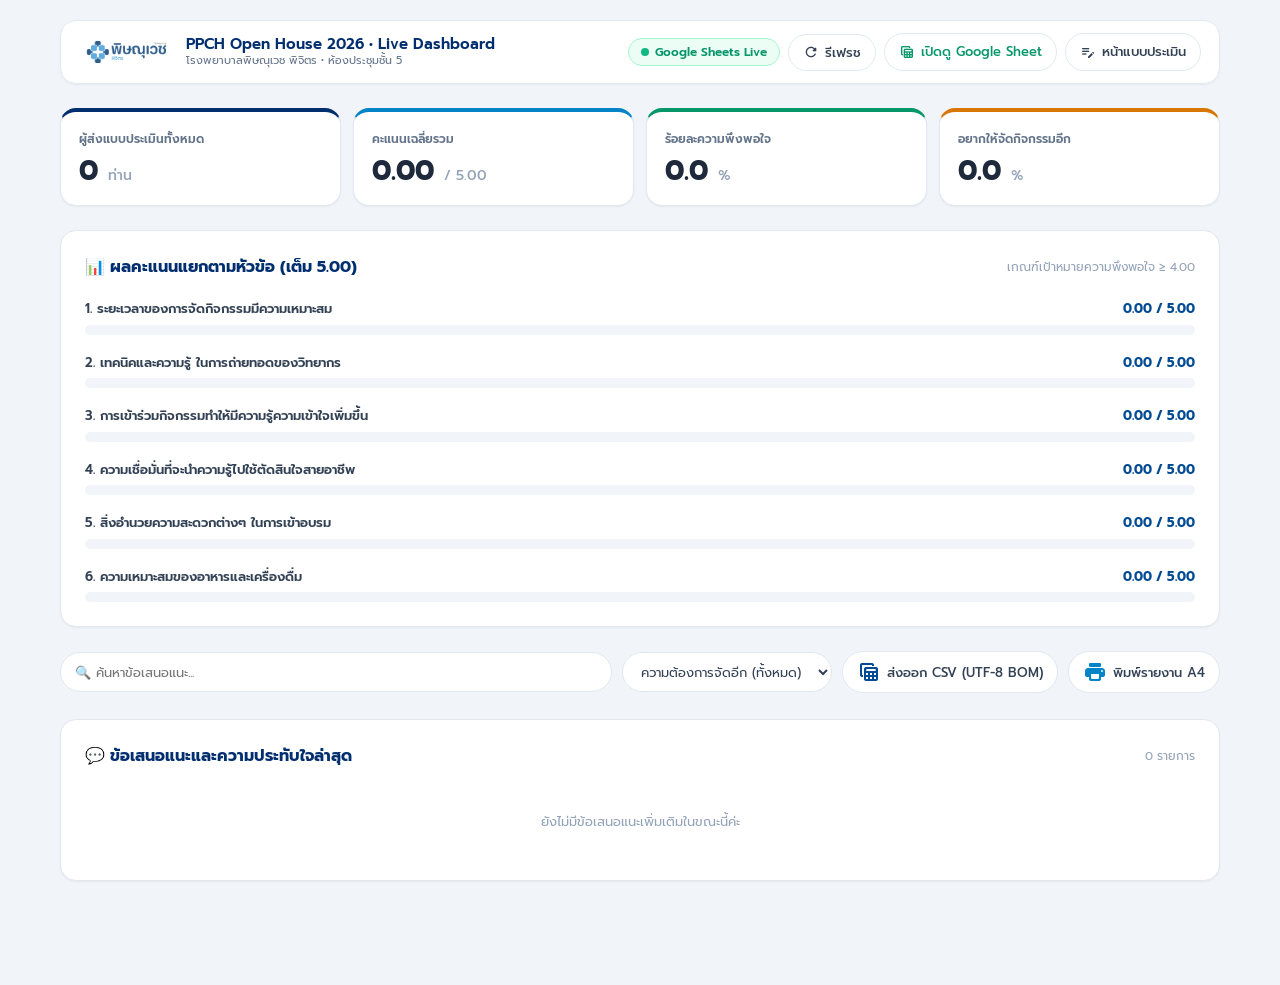
==== dashboard.html @ 2556f997 "feat: separate dashboard to dashboard.html, remove header image and add logo loading overlay" ====
<!DOCTYPE html>
<html lang="th">
<head>
  <meta charset="UTF-8">
  <meta name="viewport" content="width=device-width, initial-scale=1.0">
  <title>แดชบอร์ดสรุปผลประเมิน | PPCH Open House 2026</title>
  
  <!-- Hospital Typography & Icons -->
  <link rel="preconnect" href="https://fonts.googleapis.com">
  <link rel="preconnect" href="https://fonts.gstatic.com" crossorigin>
  <link href="https://fonts.googleapis.com/css2?family=Prompt:wght@300;400;500;600;700&display=swap" rel="stylesheet">
  <link href="https://fonts.googleapis.com/icon?family=Material+Icons+Round" rel="stylesheet">

  <link rel="stylesheet" href="css/style.css">
  <style>
    body {
      background-color: #f1f5f9;
    }
    .dashboard-container {
      max-width: 1200px;
      margin: 0 auto;
      padding: 20px 20px 80px 20px;
    }
    .live-badge {
      display: inline-flex;
      align-items: center;
      gap: 6px;
      padding: 4px 12px;
      border-radius: 999px;
      background: #ecfdf5;
      color: #059669;
      font-size: 12px;
      font-weight: 600;
      border: 1px solid #a7f3d0;
    }
    .live-dot {
      width: 8px;
      height: 8px;
      border-radius: 50%;
      background: #10b981;
      animation: pulseGreen 1.5s infinite;
    }
    @keyframes pulseGreen {
      0%, 100% { opacity: 1; transform: scale(1); }
      50% { opacity: 0.4; transform: scale(0.8); }
    }
  </style>
</head>
<body>

  <!-- Floating Toast Notification -->
  <div id="toast" class="toast-msg">
    <span class="material-icons-round" style="font-size:18px;">info</span>
    <span id="toastText">แจ้งเตือน</span>
  </div>

  <div class="dashboard-container">

    <!-- Top Navigation Header -->
    <header class="top-nav" style="margin-bottom: 24px;">
      <div class="brand-wrapper">
        <img src="assets/logo.png" alt="PPCH Logo" class="brand-logo" onerror="this.style.display='none'">
        <div class="brand-info">
          <h1>PPCH Open House 2026 • Live Dashboard</h1>
          <p>โรงพยาบาลพิษณุเวช พิจิตร • ห้องประชุมชั้น 5</p>
        </div>
      </div>
      <div class="nav-actions">
        <span class="live-badge">
          <span class="live-dot"></span>
          <span>Google Sheets Live</span>
        </span>
        <button id="refreshDataBtn" class="btn-icon-nav" title="รีเฟรชข้อมูล">
          <span class="material-icons-round" style="font-size:16px;">refresh</span>
          <span>รีเฟรช</span>
        </button>
        <a href="https://docs.google.com/spreadsheets/d/1l6c1HyJ0hQaY7SK_DHkkdzEJ-33AClB0wW2tOCFCwLM/edit?gid=0#gid=0" target="_blank" class="btn-icon-nav" style="text-decoration:none; color:var(--ppch-emerald);">
          <span class="material-icons-round" style="font-size:16px;">table_view</span>
          <span>เปิดดู Google Sheet</span>
        </a>
        <a href="index.html" class="btn-icon-nav" style="text-decoration:none;">
          <span class="material-icons-round" style="font-size:16px;">edit_note</span>
          <span>หน้าแบบประเมิน</span>
        </a>
      </div>
    </header>

    <!-- Realtime KPI Metric Cards -->
    <div class="kpi-grid">
      <div class="kpi-card accent-navy">
        <div class="kpi-label">ผู้ส่งแบบประเมินทั้งหมด</div>
        <div>
          <span class="kpi-value" id="kpiTotalResponses">0</span>
          <span class="kpi-unit">ท่าน</span>
        </div>
      </div>

      <div class="kpi-card accent-sky">
        <div class="kpi-label">คะแนนเฉลี่ยรวม</div>
        <div>
          <span class="kpi-value" id="kpiGrandAvg">0.00</span>
          <span class="kpi-unit">/ 5.00</span>
        </div>
      </div>

      <div class="kpi-card accent-emerald">
        <div class="kpi-label">ร้อยละความพึงพอใจ</div>
        <div>
          <span class="kpi-value" id="kpiGrandPct">0.0</span>
          <span class="kpi-unit">%</span>
        </div>
      </div>

      <div class="kpi-card accent-amber">
        <div class="kpi-label">อยากให้จัดกิจกรรมอีก</div>
        <div>
          <span class="kpi-value" id="kpiWantAgainPct">0.0</span>
          <span class="kpi-unit">%</span>
        </div>
      </div>
    </div>

    <!-- Dimension Breakdown -->
    <div class="breakdown-card">
      <div class="breakdown-header">
        <div class="breakdown-title">📊 ผลคะแนนแยกตามหัวข้อ (เต็ม 5.00)</div>
        <span style="font-size:12px; color:var(--ppch-slate-400);">เกณฑ์เป้าหมายความพึงพอใจ ≥ 4.00</span>
      </div>

      <!-- ข้อ 1 -->
      <div class="dimension-item">
        <div class="dimension-label-row">
          <span>1. ระยะเวลาของการจัดกิจกรรมมีความเหมาะสม</span>
          <span class="dimension-score-val" id="score_dim_time">0.00 / 5.00</span>
        </div>
        <div class="progress-track">
          <div class="progress-fill" id="bar_dim_time" style="width: 0%;"></div>
        </div>
      </div>

      <!-- ข้อ 2 -->
      <div class="dimension-item">
        <div class="dimension-label-row">
          <span>2. เทคนิคและความรู้ ในการถ่ายทอดของวิทยากร</span>
          <span class="dimension-score-val" id="score_dim_speakers">0.00 / 5.00</span>
        </div>
        <div class="progress-track">
          <div class="progress-fill" id="bar_dim_speakers" style="width: 0%;"></div>
        </div>
      </div>

      <!-- ข้อ 3 -->
      <div class="dimension-item">
        <div class="dimension-label-row">
          <span>3. การเข้าร่วมกิจกรรมทำให้มีความรู้ความเข้าใจเพิ่มขึ้น</span>
          <span class="dimension-score-val" id="score_dim_knowledge">0.00 / 5.00</span>
        </div>
        <div class="progress-track">
          <div class="progress-fill" id="bar_dim_knowledge" style="width: 0%;"></div>
        </div>
      </div>

      <!-- ข้อ 4 -->
      <div class="dimension-item">
        <div class="dimension-label-row">
          <span>4. ความเชื่อมั่นที่จะนำความรู้ไปใช้ตัดสินใจสายอาชีพ</span>
          <span class="dimension-score-val" id="score_dim_career">0.00 / 5.00</span>
        </div>
        <div class="progress-track">
          <div class="progress-fill" id="bar_dim_career" style="width: 0%;"></div>
        </div>
      </div>

      <!-- ข้อ 5 -->
      <div class="dimension-item">
        <div class="dimension-label-row">
          <span>5. สิ่งอำนวยความสะดวกต่างๆ ในการเข้าอบรม</span>
          <span class="dimension-score-val" id="score_dim_facilities">0.00 / 5.00</span>
        </div>
        <div class="progress-track">
          <div class="progress-fill" id="bar_dim_facilities" style="width: 0%;"></div>
        </div>
      </div>

      <!-- ข้อ 6 -->
      <div class="dimension-item">
        <div class="dimension-label-row">
          <span>6. ความเหมาะสมของอาหารและเครื่องดื่ม</span>
          <span class="dimension-score-val" id="score_dim_food">0.00 / 5.00</span>
        </div>
        <div class="progress-track">
          <div class="progress-fill" id="bar_dim_food" style="width: 0%;"></div>
        </div>
      </div>

    </div>

    <!-- Filter Toolbar -->
    <div class="streamlined-toolbar" style="margin-bottom: 20px;">
      <input type="text" id="feedbackSearchInput" class="filter-input" placeholder="🔍 ค้นหาข้อเสนอแนะ...">
      <select id="wantFilterSelect" class="filter-select">
        <option value="all">ความต้องการจัดอีก (ทั้งหมด)</option>
        <option value="อยาก">อยากให้จัดอีก</option>
        <option value="ไม่อยาก">ไม่อยากให้จัดอีก</option>
      </select>
      <button type="button" id="btnExportCsv" class="btn-icon-nav" style="flex-shrink:0;">
        <span class="material-icons-round" style="color:var(--ppch-blue);">table_view</span>
        <span>ส่งออก CSV (UTF-8 BOM)</span>
      </button>
      <button type="button" id="btnPrintReport" class="btn-icon-nav" style="flex-shrink:0;">
        <span class="material-icons-round" style="color:var(--ppch-sky);">print</span>
        <span>พิมพ์รายงาน A4</span>
      </button>
    </div>

    <!-- Feedback Feed -->
    <div class="feedback-card">
      <div class="breakdown-header">
        <div class="breakdown-title">💬 ข้อเสนอแนะและความประทับใจล่าสุด</div>
        <span id="feedbackCountBadge" style="font-size:12px; color:var(--ppch-slate-400);">0 รายการ</span>
      </div>
      <div class="feedback-list" id="feedbackListContainer">
        <div style="text-align:center; padding:24px; color:var(--ppch-slate-400); font-size:13px;">
          กำลังโหลดข้อมูลจาก Google Sheet...
        </div>
      </div>
    </div>

  </div>

  <!-- Scripts -->
  <script src="js/supabase-client.js"></script>
  <script>
    (function () {
      'use strict';

      var kpiTotalResponses = document.getElementById('kpiTotalResponses');
      var kpiGrandAvg = document.getElementById('kpiGrandAvg');
      var kpiGrandPct = document.getElementById('kpiGrandPct');
      var kpiWantAgainPct = document.getElementById('kpiWantAgainPct');
      var refreshDataBtn = document.getElementById('refreshDataBtn');
      var feedbackListContainer = document.getElementById('feedbackListContainer');
      var feedbackCountBadge = document.getElementById('feedbackCountBadge');
      var feedbackSearchInput = document.getElementById('feedbackSearchInput');
      var wantFilterSelect = document.getElementById('wantFilterSelect');
      var btnExportCsv = document.getElementById('btnExportCsv');
      var btnPrintReport = document.getElementById('btnPrintReport');
      var toast = document.getElementById('toast');
      var toastText = document.getElementById('toastText');

      var cachedRecords = [];

      function showToast(msg, duration) {
        if (!toast) return;
        toastText.textContent = msg;
        toast.style.display = 'inline-flex';
        clearTimeout(toast._timer);
        toast._timer = setTimeout(function () {
          toast.style.display = 'none';
        }, duration || 3000);
      }

      async function loadData(manualClick) {
        if (refreshDataBtn && manualClick) {
          refreshDataBtn.classList.add('active');
        }

        try {
          var metrics = await window.PPCH_API.fetchSummaryData();
          cachedRecords = metrics.records || [];

          kpiTotalResponses.textContent = (metrics.total || 0).toLocaleString();
          kpiGrandAvg.textContent = (metrics.grandAvg || 0).toFixed(2);
          kpiGrandPct.textContent = (metrics.grandPct || 0).toFixed(1);
          kpiWantAgainPct.textContent = (metrics.wantAgainPct || 0).toFixed(1);

          var dim = metrics.dimensionAvgs || {};
          updateBar('time', dim.time || 0);
          updateBar('speakers', dim.speakers || 0);
          updateBar('knowledge', dim.knowledge || 0);
          updateBar('career', dim.career || 0);
          updateBar('facilities', dim.facilities || 0);
          updateBar('food', dim.food || 0);

          renderFeed();

          if (manualClick) {
            showToast('อัปเดตข้อมูลจาก Google Sheet เรียบร้อยแล้วค่ะ (' + (metrics.total || 0) + ' รายการ)', 2500);
          }
        } catch (e) {
          console.warn('Dashboard error:', e);
        } finally {
          if (refreshDataBtn && manualClick) {
            refreshDataBtn.classList.remove('active');
          }
        }
      }

      function updateBar(key, score) {
        var scoreElem = document.getElementById('score_dim_' + key);
        var barElem = document.getElementById('bar_dim_' + key);
        if (scoreElem) {
          scoreElem.textContent = Number(score || 0).toFixed(2) + ' / 5.00';
        }
        if (barElem) {
          var pct = Math.min(100, Math.max(0, (score / 5.0) * 100));
          barElem.style.width = pct + '%';
        }
      }

      function renderFeed() {
        if (!feedbackListContainer) return;

        var query = feedbackSearchInput ? feedbackSearchInput.value.toLowerCase().trim() : '';
        var wantFilter = wantFilterSelect ? wantFilterSelect.value : 'all';

        var filtered = cachedRecords.filter(function (r) {
          if (query) {
            var matchSuggest = (r.suggestions || '').toLowerCase().indexOf(query) !== -1;
            if (!matchSuggest) return false;
          }
          if (wantFilter !== 'all' && (r.want_again || 'อยาก') !== wantFilter) {
            return false;
          }
          return true;
        });

        feedbackCountBadge.textContent = filtered.length + ' รายการ';

        if (filtered.length === 0) {
          feedbackListContainer.innerHTML = '<div style="text-align:center; padding:24px; color:var(--ppch-slate-400); font-size:13px;">ยังไม่มีข้อเสนอแนะเพิ่มเติมในขณะนี้ค่ะ</div>';
          return;
        }

        var html = '';
        filtered.forEach(function (r) {
          var suggestText = r.suggestions && r.suggestions.trim() && r.suggestions !== '-' 
            ? r.suggestions 
            : '<em style="color:var(--ppch-slate-400); font-style:italic;">(ไม่มีข้อเสนอแนะเพิ่มเติม)</em>';
          var timeStr = r.created_at ? new Date(r.created_at).toLocaleString('th-TH') : '';
          var wantBadge = r.want_again === 'อยาก' 
            ? '<span style="color:var(--ppch-emerald); font-weight:600;">✓ อยากให้จัดอีก</span>' 
            : '<span style="color:var(--ppch-slate-500);">✕ ไม่อยากให้จัด</span>';

          html += '<div class="feedback-bubble">' +
            '<div class="feedback-meta">' +
              '<span>ลำดับที่ ' + (r.id || '-') + '</span>' +
              (timeStr ? '<span>• ' + timeStr + '</span>' : '') +
              '<span>• ' + wantBadge + '</span>' +
            '</div>' +
            '<div>' + suggestText + '</div>' +
          '</div>';
        });

        feedbackListContainer.innerHTML = html;
      }

      if (refreshDataBtn) {
        refreshDataBtn.addEventListener('click', function () { loadData(true); });
      }
      if (feedbackSearchInput) {
        feedbackSearchInput.addEventListener('input', renderFeed);
      }
      if (wantFilterSelect) {
        wantFilterSelect.addEventListener('change', renderFeed);
      }
      if (btnExportCsv) {
        btnExportCsv.addEventListener('click', function () {
          window.PPCH_API.exportToCsv(cachedRecords, 'PPCH_OpenHouse_2026_Evaluation_' + new Date().toISOString().slice(0, 10) + '.csv');
        });
      }
      if (btnPrintReport) {
        btnPrintReport.addEventListener('click', function () {
          window.print();
        });
      }

      // Initial load
      loadData(false);

      // Auto-refresh every 15 seconds
      setInterval(function () {
        loadData(false);
      }, 15000);

    })();
  </script>
</body>
</html>
---- css/style.css ----
/* ==============================================================================
   PPCH Open House 2026 - Satisfaction Evaluation Web App Stylesheet
   Designed for Hospital Elegance, Tactile Mobile UX & Strict Design Guidelines
   ============================================================================== */

:root {
  --ppch-navy: #002e6e;
  --ppch-blue: #004b93;
  --ppch-blue-light: #e0f2fe;
  --ppch-sky: #0284c7;
  --ppch-cyan: #06b6d4;
  --ppch-emerald: #059669;
  --ppch-emerald-light: #d1fae5;
  --ppch-amber: #d97706;
  --ppch-rose: #e11d48;
  --ppch-slate-50: #f8fafc;
  --ppch-slate-100: #f1f5f9;
  --ppch-slate-200: #e2e8f0;
  --ppch-slate-300: #cbd5e1;
  --ppch-slate-400: #94a3b8;
  --ppch-slate-500: #64748b;
  --ppch-slate-700: #334155;
  --ppch-slate-800: #1e293b;
  --ppch-slate-900: #0f172a;

  --shadow-sm: 0 1px 2px 0 rgb(0 0 0 / 0.05);
  --shadow-md: 0 4px 6px -1px rgb(0 0 0 / 0.08), 0 2px 4px -2px rgb(0 0 0 / 0.05);
  --shadow-lg: 0 10px 15px -3px rgb(0 0 0 / 0.08), 0 4px 6px -4px rgb(0 0 0 / 0.04);
  --shadow-xl: 0 20px 25px -5px rgb(0 0 0 / 0.1), 0 8px 10px -6px rgb(0 0 0 / 0.06);

  --radius-md: 12px;
  --radius-lg: 16px;
  --radius-xl: 24px;
}

*, *::before, *::after {
  box-sizing: border-box;
  margin: 0;
  padding: 0;
}

body {
  font-family: 'Prompt', -apple-system, BlinkMacSystemFont, 'Segoe UI', Roboto, sans-serif;
  background-color: var(--ppch-slate-50);
  color: var(--ppch-slate-800);
  line-height: 1.5;
  -webkit-font-smoothing: antialiased;
  -webkit-tap-highlight-color: transparent;
  min-height: 100vh;
}

/* ==================== APP CONTAINER & TOP NAVIGATION ==================== */
.app-container {
  max-width: 720px;
  margin: 0 auto;
  padding: 16px 16px 80px 16px;
}

.widescreen-mode {
  max-width: 1200px;
}

/* Top Navigation Bar */
.top-nav {
  display: flex;
  align-items: center;
  justify-content: space-between;
  padding: 12px 18px;
  background: rgba(255, 255, 255, 0.95);
  backdrop-filter: blur(12px);
  border-radius: var(--radius-lg);
  border: 1px solid var(--ppch-slate-200);
  box-shadow: var(--shadow-sm);
  margin-bottom: 20px;
  position: sticky;
  top: 12px;
  z-index: 50;
}

.brand-wrapper {
  display: flex;
  align-items: center;
  gap: 12px;
}

.brand-logo {
  height: 38px;
  width: auto;
  object-fit: contain;
}

.brand-info h1 {
  font-size: 15px;
  font-weight: 600;
  color: var(--ppch-navy);
  line-height: 1.2;
}

.brand-info p {
  font-size: 11px;
  color: var(--ppch-slate-500);
}

.nav-actions {
  display: flex;
  align-items: center;
  gap: 8px;
}

.btn-icon-nav {
  display: inline-flex;
  align-items: center;
  gap: 6px;
  padding: 8px 14px;
  border-radius: 999px;
  border: 1px solid var(--ppch-slate-200);
  background: #ffffff;
  color: var(--ppch-slate-700);
  font-size: 13px;
  font-family: inherit;
  font-weight: 500;
  cursor: pointer;
  transition: all 0.2s cubic-bezier(0.4, 0, 0.2, 1);
}

.btn-icon-nav:hover {
  background: var(--ppch-blue-light);
  border-color: var(--ppch-sky);
  color: var(--ppch-blue);
}

.btn-icon-nav.active {
  background: var(--ppch-blue);
  color: #ffffff;
  border-color: var(--ppch-blue);
}

/* ==================== HERO POSTER CARD ==================== */
.hero-card {
  background: #ffffff;
  border-radius: var(--radius-xl);
  overflow: hidden;
  border: 1px solid var(--ppch-slate-200);
  box-shadow: var(--shadow-md);
  margin-bottom: 24px;
  position: relative;
}

.hero-banner-img {
  width: 100%;
  height: auto;
  max-height: none;
  object-fit: contain;
  display: block;
}

.hero-content {
  padding: 20px;
  background: linear-gradient(180deg, #ffffff 0%, #f8fafc 100%);
}

.hero-tag-row {
  display: flex;
  align-items: center;
  gap: 8px;
  margin-bottom: 10px;
  flex-wrap: wrap;
}

.badge-event-date {
  display: inline-flex;
  align-items: center;
  gap: 5px;
  background: #eff6ff;
  color: var(--ppch-blue);
  font-size: 12px;
  font-weight: 600;
  padding: 4px 10px;
  border-radius: 999px;
  border: 1px solid #bfdbfe;
}

.badge-event-loc {
  display: inline-flex;
  align-items: center;
  gap: 5px;
  background: var(--ppch-emerald-light);
  color: var(--ppch-emerald);
  font-size: 12px;
  font-weight: 600;
  padding: 4px 10px;
  border-radius: 999px;
  border: 1px solid #a7f3d0;
}

.hero-title {
  font-size: 20px;
  font-weight: 700;
  color: var(--ppch-navy);
  margin-bottom: 4px;
  line-height: 1.3;
}

.hero-subtitle {
  font-size: 13px;
  color: var(--ppch-slate-500);
}

/* ==================== FORM SECTION CARDS ==================== */
.form-card {
  background: #ffffff;
  border-radius: var(--radius-lg);
  padding: 20px;
  margin-bottom: 16px;
  border: 1px solid var(--ppch-slate-200);
  box-shadow: var(--shadow-sm);
  transition: transform 0.15s ease, border-color 0.15s ease;
}

.form-card:hover {
  border-color: #cbd5e1;
}

.form-card.highlighted {
  border-color: var(--ppch-sky);
  box-shadow: 0 0 0 3px rgba(2, 132, 199, 0.12);
}

.card-header-clean {
  display: flex;
  align-items: flex-start;
  gap: 12px;
  margin-bottom: 16px;
}

.q-badge {
  flex-shrink: 0;
  width: 32px;
  height: 32px;
  border-radius: 10px;
  background: var(--ppch-blue-light);
  color: var(--ppch-blue);
  font-weight: 700;
  font-size: 14px;
  display: flex;
  align-items: center;
  justify-content: center;
}

.q-title {
  font-size: 15px;
  font-weight: 600;
  color: var(--ppch-slate-800);
  line-height: 1.4;
}

.q-required {
  color: var(--ppch-rose);
  font-weight: bold;
}

/* Attendee Selector Pills */
.pill-grid {
  display: grid;
  grid-template-columns: repeat(2, 1fr);
  gap: 8px;
}

@media (min-width: 600px) {
  .pill-grid {
    grid-template-columns: repeat(4, 1fr);
  }
}

.pill-option {
  display: flex;
  align-items: center;
  justify-content: center;
  gap: 6px;
  padding: 10px 14px;
  border-radius: 10px;
  border: 1.5px solid var(--ppch-slate-200);
  background: #ffffff;
  font-size: 13px;
  font-weight: 500;
  color: var(--ppch-slate-700);
  cursor: pointer;
  transition: all 0.15s ease;
  user-select: none;
}

.pill-option:hover {
  border-color: var(--ppch-sky);
  background: var(--ppch-slate-50);
}

.pill-option.active {
  background: var(--ppch-blue);
  border-color: var(--ppch-blue);
  color: #ffffff;
  font-weight: 600;
  box-shadow: 0 2px 8px rgba(0, 75, 147, 0.25);
}

.input-clean {
  width: 100%;
  padding: 12px 16px;
  border-radius: 10px;
  border: 1.5px solid var(--ppch-slate-200);
  font-family: inherit;
  font-size: 14px;
  color: var(--ppch-slate-800);
  background: #ffffff;
  transition: border-color 0.15s ease, box-shadow 0.15s ease;
}

.input-clean:focus {
  outline: none;
  border-color: var(--ppch-sky);
  box-shadow: 0 0 0 3px rgba(2, 132, 199, 0.15);
}

/* ==================== TACTILE 5-POINT RATING CONTROL ==================== */
.rating-scale-container {
  display: flex;
  flex-direction: column;
  gap: 10px;
}

.rating-buttons-row {
  display: grid;
  grid-template-columns: repeat(5, 1fr);
  gap: 8px;
}

.rating-btn {
  height: 52px;
  border-radius: 12px;
  border: 1.5px solid var(--ppch-slate-200);
  background: #ffffff;
  display: flex;
  flex-direction: column;
  align-items: center;
  justify-content: center;
  font-family: inherit;
  cursor: pointer;
  position: relative;
  transition: all 0.18s cubic-bezier(0.4, 0, 0.2, 1);
  touch-action: manipulation;
}

.rating-btn .score-num {
  font-size: 18px;
  font-weight: 700;
  color: var(--ppch-slate-700);
  line-height: 1;
}

.rating-btn:hover {
  border-color: var(--ppch-sky);
  background: var(--ppch-slate-50);
  transform: translateY(-1px);
}

.rating-btn:active {
  transform: scale(0.96);
}

/* Selected state for rating buttons */
.rating-btn.active {
  border-color: var(--ppch-blue);
  background: linear-gradient(135deg, var(--ppch-blue) 0%, var(--ppch-navy) 100%);
  box-shadow: 0 4px 12px rgba(0, 75, 147, 0.28);
  transform: translateY(-2px);
}

.rating-btn.active .score-num {
  color: #ffffff;
}

.scale-hint-row {
  display: flex;
  justify-content: space-between;
  font-size: 11px;
  color: var(--ppch-slate-400);
  padding: 0 4px;
}

.scale-status-badge {
  align-self: center;
  font-size: 12px;
  font-weight: 600;
  color: var(--ppch-blue);
  background: var(--ppch-blue-light);
  padding: 2px 10px;
  border-radius: 999px;
  display: inline-flex;
  align-items: center;
  gap: 4px;
  min-height: 24px;
  transition: opacity 0.2s ease;
}

/* ==================== YES/NO CHOICE CARDS ==================== */
.choice-grid-binary {
  display: grid;
  grid-template-columns: repeat(2, 1fr);
  gap: 12px;
}

.choice-btn {
  padding: 16px;
  border-radius: 12px;
  border: 2px solid var(--ppch-slate-200);
  background: #ffffff;
  display: flex;
  flex-direction: column;
  align-items: center;
  justify-content: center;
  gap: 8px;
  cursor: pointer;
  font-family: inherit;
  transition: all 0.2s ease;
}

.choice-btn .choice-icon {
  font-size: 26px;
}

.choice-btn .choice-label {
  font-size: 15px;
  font-weight: 600;
  color: var(--ppch-slate-700);
}

.choice-btn:hover {
  border-color: var(--ppch-sky);
  background: var(--ppch-slate-50);
}

.choice-btn.selected-yes {
  border-color: var(--ppch-emerald);
  background: #ecfdf5;
  box-shadow: 0 4px 14px rgba(5, 150, 105, 0.18);
}

.choice-btn.selected-yes .choice-label {
  color: var(--ppch-emerald);
}

.choice-btn.selected-no {
  border-color: var(--ppch-slate-400);
  background: #f8fafc;
  box-shadow: 0 4px 14px rgba(100, 116, 139, 0.12);
}

.choice-btn.selected-no .choice-label {
  color: var(--ppch-slate-600);
}

/* Textarea styling */
.textarea-clean {
  width: 100%;
  min-height: 90px;
  padding: 12px 16px;
  border-radius: 10px;
  border: 1.5px solid var(--ppch-slate-200);
  font-family: inherit;
  font-size: 14px;
  color: var(--ppch-slate-800);
  background: #ffffff;
  resize: vertical;
  line-height: 1.5;
  transition: border-color 0.15s ease, box-shadow 0.15s ease;
}

.textarea-clean:focus {
  outline: none;
  border-color: var(--ppch-sky);
  box-shadow: 0 0 0 3px rgba(2, 132, 199, 0.15);
}

/* ==================== SUBMIT CTA BUTTON ==================== */
.submit-container {
  margin-top: 24px;
  margin-bottom: 24px;
}

.btn-submit-main {
  width: 100%;
  height: 56px;
  border-radius: 14px;
  border: none;
  background: linear-gradient(135deg, var(--ppch-blue) 0%, var(--ppch-navy) 100%);
  color: #ffffff;
  font-family: inherit;
  font-size: 16px;
  font-weight: 600;
  display: flex;
  align-items: center;
  justify-content: center;
  gap: 10px;
  cursor: pointer;
  box-shadow: 0 8px 20px rgba(0, 46, 110, 0.28);
  transition: all 0.2s cubic-bezier(0.4, 0, 0.2, 1);
  position: relative;
  overflow: hidden;
}

.btn-submit-main:hover {
  transform: translateY(-2px);
  box-shadow: 0 12px 24px rgba(0, 46, 110, 0.35);
}

.btn-submit-main:active {
  transform: translateY(0) scale(0.98);
}

.btn-submit-main:disabled {
  opacity: 0.6;
  cursor: not-allowed;
  transform: none;
}

/* ==================== SUCCESS CELEBRATION CARD ==================== */
.success-card {
  display: none;
  background: #ffffff;
  border-radius: var(--radius-xl);
  padding: 36px 24px;
  text-align: center;
  border: 1px solid var(--ppch-slate-200);
  box-shadow: var(--shadow-lg);
  margin-top: 20px;
  animation: fadeInScale 0.35s ease forwards;
}

@keyframes fadeInScale {
  from {
    opacity: 0;
    transform: scale(0.95);
  }
  to {
    opacity: 1;
    transform: scale(1);
  }
}

.success-icon-wrap {
  width: 72px;
  height: 72px;
  border-radius: 50%;
  background: var(--ppch-emerald-light);
  color: var(--ppch-emerald);
  display: inline-flex;
  align-items: center;
  justify-content: center;
  font-size: 38px;
  margin-bottom: 16px;
  box-shadow: 0 8px 16px rgba(5, 150, 105, 0.2);
}

.success-title {
  font-size: 22px;
  font-weight: 700;
  color: var(--ppch-navy);
  margin-bottom: 8px;
}

.success-desc {
  font-size: 14px;
  color: var(--ppch-slate-600);
  max-width: 440px;
  margin: 0 auto 24px auto;
}

.btn-reset-form {
  display: inline-flex;
  align-items: center;
  gap: 8px;
  padding: 12px 24px;
  border-radius: 12px;
  border: 1.5px solid var(--ppch-slate-200);
  background: #ffffff;
  color: var(--ppch-slate-700);
  font-family: inherit;
  font-size: 14px;
  font-weight: 600;
  cursor: pointer;
  transition: all 0.2s ease;
}

.btn-reset-form:hover {
  background: var(--ppch-slate-50);
  border-color: var(--ppch-sky);
  color: var(--ppch-blue);
}

/* ==================== ORGANIZER LIVE DASHBOARD ==================== */
.dashboard-view {
  display: none;
}

.dashboard-header {
  display: flex;
  align-items: center;
  justify-content: space-between;
  margin-bottom: 20px;
  flex-wrap: wrap;
  gap: 12px;
}

.dashboard-title h2 {
  font-size: 20px;
  font-weight: 700;
  color: var(--ppch-navy);
}

.dashboard-title p {
  font-size: 13px;
  color: var(--ppch-slate-500);
}

.kpi-grid {
  display: grid;
  grid-template-columns: repeat(2, 1fr);
  gap: 12px;
  margin-bottom: 24px;
}

@media (min-width: 768px) {
  .kpi-grid {
    grid-template-columns: repeat(4, 1fr);
  }
}

.kpi-card {
  background: #ffffff;
  border-radius: var(--radius-lg);
  padding: 18px;
  border: 1px solid var(--ppch-slate-200);
  box-shadow: var(--shadow-sm);
  display: flex;
  flex-direction: column;
  justify-content: space-between;
}

.kpi-card.accent-navy { border-top: 4px solid var(--ppch-navy); }
.kpi-card.accent-sky { border-top: 4px solid var(--ppch-sky); }
.kpi-card.accent-emerald { border-top: 4px solid var(--ppch-emerald); }
.kpi-card.accent-amber { border-top: 4px solid var(--ppch-amber); }

.kpi-label {
  font-size: 12px;
  font-weight: 600;
  color: var(--ppch-slate-500);
  margin-bottom: 8px;
}

.kpi-value {
  font-size: 28px;
  font-weight: 700;
  color: var(--ppch-slate-800);
  line-height: 1.1;
}

.kpi-unit {
  font-size: 14px;
  font-weight: 500;
  color: var(--ppch-slate-400);
  margin-left: 4px;
}

/* Dimension Breakdown Bars */
.breakdown-card {
  background: #ffffff;
  border-radius: var(--radius-lg);
  padding: 24px;
  border: 1px solid var(--ppch-slate-200);
  box-shadow: var(--shadow-sm);
  margin-bottom: 24px;
}

.breakdown-header {
  display: flex;
  align-items: center;
  justify-content: space-between;
  margin-bottom: 20px;
}

.breakdown-title {
  font-size: 16px;
  font-weight: 700;
  color: var(--ppch-navy);
}

.dimension-item {
  margin-bottom: 18px;
}

.dimension-item:last-child {
  margin-bottom: 0;
}

.dimension-label-row {
  display: flex;
  justify-content: space-between;
  font-size: 13px;
  font-weight: 600;
  color: var(--ppch-slate-700);
  margin-bottom: 6px;
}

.dimension-score-val {
  color: var(--ppch-blue);
  font-weight: 700;
}

.progress-track {
  height: 10px;
  background: var(--ppch-slate-100);
  border-radius: 999px;
  overflow: hidden;
  position: relative;
}

.progress-fill {
  height: 100%;
  border-radius: 999px;
  background: linear-gradient(90deg, var(--ppch-sky) 0%, var(--ppch-blue) 100%);
  transition: width 0.6s cubic-bezier(0.4, 0, 0.2, 1);
}

/* Feedback Feed */
.feedback-card {
  background: #ffffff;
  border-radius: var(--radius-lg);
  padding: 24px;
  border: 1px solid var(--ppch-slate-200);
  box-shadow: var(--shadow-sm);
  margin-bottom: 24px;
}

.feedback-list {
  display: flex;
  flex-direction: column;
  gap: 12px;
}

.feedback-bubble {
  padding: 14px 16px;
  border-radius: 12px;
  background: var(--ppch-slate-50);
  border: 1px solid var(--ppch-slate-200);
  font-size: 13px;
  color: var(--ppch-slate-700);
  line-height: 1.5;
}

.feedback-meta {
  display: flex;
  align-items: center;
  gap: 8px;
  margin-bottom: 6px;
  font-size: 11px;
  font-weight: 600;
  color: var(--ppch-slate-400);
}

.feedback-badge {
  background: var(--ppch-blue-light);
  color: var(--ppch-blue);
  padding: 2px 8px;
  border-radius: 999px;
}

/* ==================== SINGLE-ROW STREAMLINED TOOLBAR ==================== */
/* Rule 3 in GEMINI.md: Single-row flex-wrap nowrap */
.streamlined-toolbar {
  display: flex;
  align-items: center;
  gap: 10px;
  margin-bottom: 16px;
  flex-wrap: nowrap;
  overflow-x: auto;
  padding-bottom: 6px;
  -webkit-overflow-scrolling: touch;
}

.filter-input {
  flex: 1;
  min-width: 180px;
  height: 40px;
  padding: 8px 14px;
  border-radius: 999px;
  border: 1px solid var(--ppch-slate-200);
  font-family: inherit;
  font-size: 13px;
  background: #ffffff;
}

.filter-select {
  height: 40px;
  padding: 8px 14px;
  border-radius: 999px;
  border: 1px solid var(--ppch-slate-200);
  font-family: inherit;
  font-size: 13px;
  background: #ffffff;
  color: var(--ppch-slate-700);
}

/* ==================== SPEED DIAL FAB (Rule 3) ==================== */
.speed-dial-container {
  position: fixed;
  bottom: 24px;
  right: 24px;
  z-index: 90;
  display: flex;
  flex-direction: column-reverse;
  align-items: flex-end;
  gap: 10px;
}

.speed-dial-main-btn {
  width: 56px;
  height: 56px;
  border-radius: 50%;
  background: var(--ppch-navy);
  color: #ffffff;
  border: none;
  box-shadow: var(--shadow-xl);
  display: flex;
  align-items: center;
  justify-content: center;
  cursor: pointer;
  position: relative;
  transition: transform 0.2s ease, background 0.2s ease;
}

.speed-dial-main-btn:hover {
  transform: scale(1.06);
  background: var(--ppch-blue);
}

.speed-dial-badge {
  position: absolute;
  top: -4px;
  right: -4px;
  background: var(--ppch-amber);
  color: #ffffff;
  font-size: 11px;
  font-weight: 700;
  width: 20px;
  height: 20px;
  border-radius: 50%;
  display: flex;
  align-items: center;
  justify-content: center;
  border: 2px solid #ffffff;
}

.speed-dial-tray {
  display: none;
  flex-direction: column;
  gap: 8px;
  align-items: flex-end;
  animation: slideUpFade 0.2s ease forwards;
}

.speed-dial-tray.open {
  display: flex;
}

@keyframes slideUpFade {
  from {
    opacity: 0;
    transform: translateY(10px);
  }
  to {
    opacity: 1;
    transform: translateY(0);
  }
}

.speed-dial-action-item {
  display: flex;
  align-items: center;
  gap: 8px;
  background: #ffffff;
  padding: 8px 14px;
  border-radius: 999px;
  border: 1px solid var(--ppch-slate-200);
  box-shadow: var(--shadow-md);
  font-size: 13px;
  font-weight: 500;
  color: var(--ppch-slate-700);
  cursor: pointer;
  transition: all 0.15s ease;
  white-space: nowrap;
}

.speed-dial-action-item:hover {
  background: var(--ppch-blue-light);
  color: var(--ppch-blue);
  border-color: var(--ppch-sky);
}

/* Modal Styling */
.modal-overlay {
  display: none;
  position: fixed;
  inset: 0;
  background: rgba(15, 23, 42, 0.6);
  backdrop-filter: blur(4px);
  z-index: 100;
  align-items: center;
  justify-content: center;
  padding: 16px;
}

.modal-overlay.open {
  display: flex;
}

.modal-box {
  background: #ffffff;
  border-radius: var(--radius-xl);
  max-width: 580px;
  width: 100%;
  padding: 24px;
  box-shadow: var(--shadow-xl);
  position: relative;
  max-height: 85vh;
  overflow-y: auto;
}

.modal-header {
  display: flex;
  align-items: center;
  justify-content: space-between;
  margin-bottom: 16px;
}

.modal-close-btn {
  background: transparent;
  border: none;
  font-size: 20px;
  cursor: pointer;
  color: var(--ppch-slate-400);
}

.code-snippet-box {
  background: var(--ppch-slate-900);
  color: #38bdf8;
  padding: 16px;
  border-radius: 12px;
  font-family: monospace;
  font-size: 12px;
  line-height: 1.5;
  overflow-x: auto;
  white-space: pre;
}

/* ==================== LOGO LOADING SCREEN OVERLAY ==================== */
.loading-overlay {
  display: none;
  position: fixed;
  inset: 0;
  background: rgba(15, 23, 42, 0.75);
  backdrop-filter: blur(8px);
  -webkit-backdrop-filter: blur(8px);
  z-index: 999;
  align-items: center;
  justify-content: center;
  padding: 20px;
  animation: fadeIn 0.2s ease forwards;
}

.loading-overlay.active {
  display: flex;
}

.loading-card {
  background: #ffffff;
  border-radius: 24px;
  padding: 36px 32px;
  max-width: 380px;
  width: 100%;
  text-align: center;
  box-shadow: 0 25px 50px -12px rgba(0, 0, 0, 0.35);
  display: flex;
  flex-direction: column;
  align-items: center;
  border: 1px solid rgba(255, 255, 255, 0.8);
}

.logo-spinner-container {
  position: relative;
  width: 100px;
  height: 100px;
  display: flex;
  align-items: center;
  justify-content: center;
  margin-bottom: 20px;
}

.spinner-ring {
  position: absolute;
  inset: -6px;
  border: 3px solid #e2e8f0;
  border-top-color: var(--ppch-blue);
  border-right-color: var(--ppch-sky);
  border-radius: 50%;
  animation: spinRing 1s cubic-bezier(0.5, 0, 0.5, 1) infinite;
}

.loading-logo-img {
  width: 64px;
  height: 64px;
  object-fit: contain;
  animation: pulseLogo 1.8s ease-in-out infinite;
}

@keyframes pulseLogo {
  0%, 100% { transform: scale(1); opacity: 1; }
  50% { transform: scale(1.08); opacity: 0.85; }
}

@keyframes spinRing {
  0% { transform: rotate(0deg); }
  100% { transform: rotate(360deg); }
}

.loading-title {
  font-size: 17px;
  font-weight: 700;
  color: var(--ppch-navy);
  margin-bottom: 6px;
}

.loading-subtitle {
  font-size: 13px;
  color: var(--ppch-slate-500);
  line-height: 1.4;
  margin-bottom: 14px;
}

.loading-dots {
  display: flex;
  gap: 6px;
  align-items: center;
  justify-content: center;
}

.loading-dots span {
  width: 8px;
  height: 8px;
  border-radius: 50%;
  background: var(--ppch-blue);
  animation: bounceDot 1.4s infinite ease-in-out both;
}

.loading-dots span:nth-child(1) { animation-delay: -0.32s; }
.loading-dots span:nth-child(2) { animation-delay: -0.16s; }

@keyframes bounceDot {
  0%, 80%, 100% { transform: scale(0); opacity: 0.3; }
  40% { transform: scale(1); opacity: 1; }
}

/* Toast alert notification */
.toast-msg {
  position: fixed;
  top: 24px;
  left: 50%;
  transform: translateX(-50%);
  background: rgba(15, 23, 42, 0.95);
  color: #ffffff;
  padding: 12px 24px;
  border-radius: 999px;
  font-size: 13px;
  font-weight: 500;
  box-shadow: var(--shadow-xl);
  z-index: 200;
  display: none;
  align-items: center;
  gap: 8px;
}
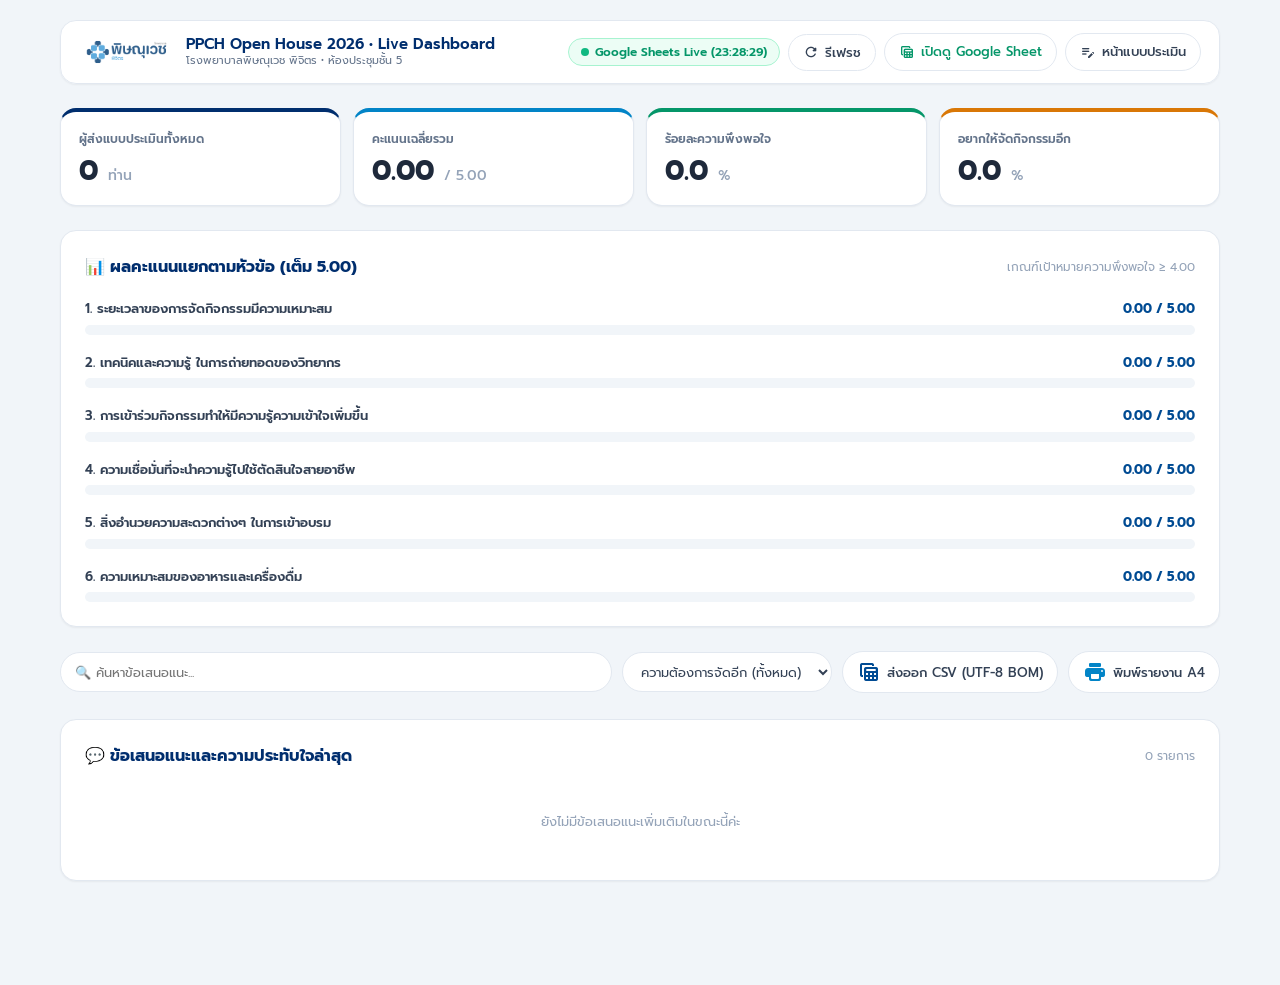
==== commit be4047b7: "fix: implement direct google sheets gviz query for real-time dashboard data and cache-busting" ====
--- a/dashboard.html
+++ b/dashboard.html
@@ -11,7 +11,7 @@
   <link href="https://fonts.googleapis.com/css2?family=Prompt:wght@300;400;500;600;700&display=swap" rel="stylesheet">
   <link href="https://fonts.googleapis.com/icon?family=Material+Icons+Round" rel="stylesheet">
 
-  <link rel="stylesheet" href="css/style.css">
+  <link rel="stylesheet" href="css/style.css?v=20261021_02">
   <style>
     body {
       background-color: #f1f5f9;
@@ -68,7 +68,7 @@
       <div class="nav-actions">
         <span class="live-badge">
           <span class="live-dot"></span>
-          <span>Google Sheets Live</span>
+          <span id="liveStatusText">Google Sheets Live</span>
         </span>
         <button id="refreshDataBtn" class="btn-icon-nav" title="รีเฟรชข้อมูล">
           <span class="material-icons-round" style="font-size:16px;">refresh</span>
@@ -229,7 +229,7 @@
   </div>
 
   <!-- Scripts -->
-  <script src="js/supabase-client.js"></script>
+  <script src="js/supabase-client.js?v=20261021_04"></script>
   <script>
     (function () {
       'use strict';
@@ -238,6 +238,7 @@
       var kpiGrandAvg = document.getElementById('kpiGrandAvg');
       var kpiGrandPct = document.getElementById('kpiGrandPct');
       var kpiWantAgainPct = document.getElementById('kpiWantAgainPct');
+      var liveStatusText = document.getElementById('liveStatusText');
       var refreshDataBtn = document.getElementById('refreshDataBtn');
       var feedbackListContainer = document.getElementById('feedbackListContainer');
       var feedbackCountBadge = document.getElementById('feedbackCountBadge');
@@ -260,6 +261,20 @@
         }, duration || 3000);
       }
 
+      function formatTimeStr(val) {
+        if (!val) return '';
+        if (typeof val === 'string' && /^\d{4}-\d{2}-\d{2}/.test(val)) {
+          return val;
+        }
+        try {
+          var d = new Date(val);
+          if (!isNaN(d.getTime())) {
+            return d.toLocaleString('th-TH');
+          }
+        } catch (e) {}
+        return String(val);
+      }
+
       async function loadData(manualClick) {
         if (refreshDataBtn && manualClick) {
           refreshDataBtn.classList.add('active');
@@ -284,11 +299,19 @@
 
           renderFeed();
 
+          if (liveStatusText) {
+            var nowTime = new Date().toLocaleTimeString('th-TH', { hour: '2-digit', minute: '2-digit', second: '2-digit' });
+            liveStatusText.textContent = 'Google Sheets Live (' + nowTime + ')';
+          }
+
           if (manualClick) {
             showToast('อัปเดตข้อมูลจาก Google Sheet เรียบร้อยแล้วค่ะ (' + (metrics.total || 0) + ' รายการ)', 2500);
           }
         } catch (e) {
           console.warn('Dashboard error:', e);
+          if (liveStatusText) {
+            liveStatusText.textContent = 'การเชื่อมต่อขัดข้อง';
+          }
         } finally {
           if (refreshDataBtn && manualClick) {
             refreshDataBtn.classList.remove('active');
@@ -337,7 +360,7 @@
           var suggestText = r.suggestions && r.suggestions.trim() && r.suggestions !== '-' 
             ? r.suggestions 
             : '<em style="color:var(--ppch-slate-400); font-style:italic;">(ไม่มีข้อเสนอแนะเพิ่มเติม)</em>';
-          var timeStr = r.created_at ? new Date(r.created_at).toLocaleString('th-TH') : '';
+          var timeStr = formatTimeStr(r.created_at);
           var wantBadge = r.want_again === 'อยาก' 
             ? '<span style="color:var(--ppch-emerald); font-weight:600;">✓ อยากให้จัดอีก</span>' 
             : '<span style="color:var(--ppch-slate-500);">✕ ไม่อยากให้จัด</span>';
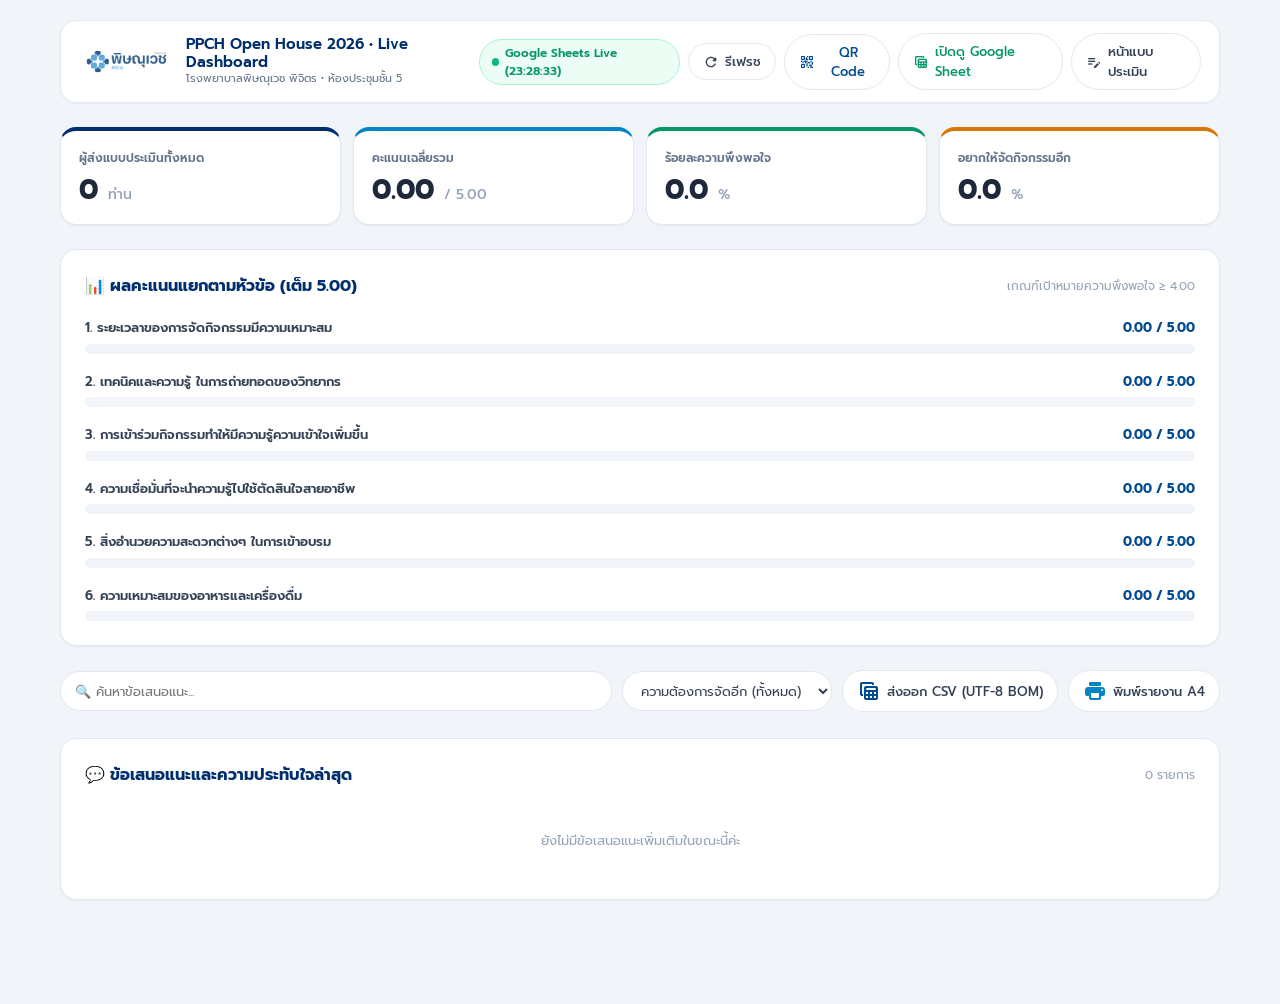
==== commit 1c42c46f: "feat: add high-res QR code with hospital logo and standee card" ====
--- a/dashboard.html
+++ b/dashboard.html
@@ -74,6 +74,10 @@
           <span class="material-icons-round" style="font-size:16px;">refresh</span>
           <span>รีเฟรช</span>
         </button>
+        <button type="button" id="btnOpenQrModal" class="btn-icon-nav" style="color:var(--ppch-blue);">
+          <span class="material-icons-round" style="font-size:16px;">qr_code_2</span>
+          <span>QR Code</span>
+        </button>
         <a href="https://docs.google.com/spreadsheets/d/1l6c1HyJ0hQaY7SK_DHkkdzEJ-33AClB0wW2tOCFCwLM/edit?gid=0#gid=0" target="_blank" class="btn-icon-nav" style="text-decoration:none; color:var(--ppch-emerald);">
           <span class="material-icons-round" style="font-size:16px;">table_view</span>
           <span>เปิดดู Google Sheet</span>
@@ -228,6 +232,45 @@
 
   </div>
 
+  <!-- QR Code Modal Overlay -->
+  <div id="qrModal" class="modal-backdrop" style="display:none; position:fixed; inset:0; z-index:9999; background:rgba(15,23,42,0.65); backdrop-filter:blur(6px); -webkit-backdrop-filter:blur(6px); align-items:center; justify-content:center; padding:16px;">
+    <div class="modal-card" style="background:#ffffff; border-radius:24px; padding:32px; max-width:440px; width:100%; text-align:center; box-shadow:0 25px 50px -12px rgba(0,0,0,0.35); position:relative; animation:fadeIn 0.2s ease;">
+      <button type="button" id="btnCloseQrModal" style="position:absolute; top:16px; right:16px; border:none; background:transparent; cursor:pointer; color:var(--ppch-slate-400); padding:4px;" title="ปิดหน้าต่าง">
+        <span class="material-icons-round" style="font-size:24px;">close</span>
+      </button>
+
+      <div style="font-size:12px; font-weight:600; color:var(--ppch-sky); text-transform:uppercase; letter-spacing:0.5px; margin-bottom:4px;">
+        PPCH Open House 2026
+      </div>
+      <h3 style="font-size:18px; font-weight:700; color:var(--ppch-navy); margin-bottom:16px;">
+        QR Code แบบประเมินความพึงพอใจ
+      </h3>
+
+      <div style="background:#ffffff; border:2px solid var(--ppch-slate-200); border-radius:20px; padding:14px; display:inline-block; margin-bottom:14px; box-shadow:0 10px 15px -3px rgba(0,0,0,0.05);">
+        <img src="assets/qr_evaluation.png" alt="PPCH Evaluation QR Code" style="width:230px; height:230px; display:block; border-radius:10px;">
+      </div>
+
+      <p style="font-size:13px; color:var(--ppch-slate-600); line-height:1.5; margin-bottom:20px;">
+        สแกนด้วยกล้องมือถือ เพื่อร่วมตอบแบบประเมินความพึงพอใจค่ะ
+      </p>
+
+      <div style="display:flex; flex-direction:column; gap:8px;">
+        <a href="assets/qr_evaluation.png" download="PPCH_OpenHouse_2026_QRCode.png" class="btn-primary" style="text-decoration:none; justify-content:center; padding:10px 16px; font-size:13px;">
+          <span class="material-icons-round" style="font-size:18px;">download</span>
+          <span>ดาวน์โหลด QR Code (PNG คมชัดสูง)</span>
+        </a>
+        <a href="assets/qr_standee_card.png" target="_blank" class="btn-icon-nav" style="text-decoration:none; justify-content:center; padding:10px 16px; font-size:13px; color:var(--ppch-navy); border-color:var(--ppch-slate-200);">
+          <span class="material-icons-round" style="font-size:18px;">print</span>
+          <span>เปิดดูภาพป้ายตั้งโต๊ะ A4 (Standee)</span>
+        </a>
+        <button type="button" id="btnCopyFormUrl" class="btn-icon-nav" style="justify-content:center; padding:10px 16px; font-size:13px; border-color:var(--ppch-slate-200);">
+          <span class="material-icons-round" style="font-size:18px;">content_copy</span>
+          <span>คัดลอกลิงก์แบบประเมิน</span>
+        </button>
+      </div>
+    </div>
+  </div>
+
   <!-- Scripts -->
   <script src="js/supabase-client.js?v=20261021_04"></script>
   <script>
@@ -398,6 +441,37 @@
         });
       }
 
+      // QR Code Modal Handlers
+      var btnOpenQrModal = document.getElementById('btnOpenQrModal');
+      var btnCloseQrModal = document.getElementById('btnCloseQrModal');
+      var qrModal = document.getElementById('qrModal');
+      var btnCopyFormUrl = document.getElementById('btnCopyFormUrl');
+
+      if (btnOpenQrModal && qrModal) {
+        btnOpenQrModal.addEventListener('click', function () {
+          qrModal.style.display = 'flex';
+        });
+      }
+      if (btnCloseQrModal && qrModal) {
+        btnCloseQrModal.addEventListener('click', function () {
+          qrModal.style.display = 'none';
+        });
+        qrModal.addEventListener('click', function (e) {
+          if (e.target === qrModal) {
+            qrModal.style.display = 'none';
+          }
+        });
+      }
+      if (btnCopyFormUrl) {
+        btnCopyFormUrl.addEventListener('click', function () {
+          navigator.clipboard.writeText('https://pitsanuvejphichit.github.io/ppch-openhouse-2026/').then(function () {
+            showToast('คัดลอกลิงก์แบบประเมินเรียบร้อยแล้วค่ะ');
+          }).catch(function () {
+            showToast('ลิงก์: https://pitsanuvejphichit.github.io/ppch-openhouse-2026/');
+          });
+        });
+      }
+
       // Initial load
       loadData(false);
 
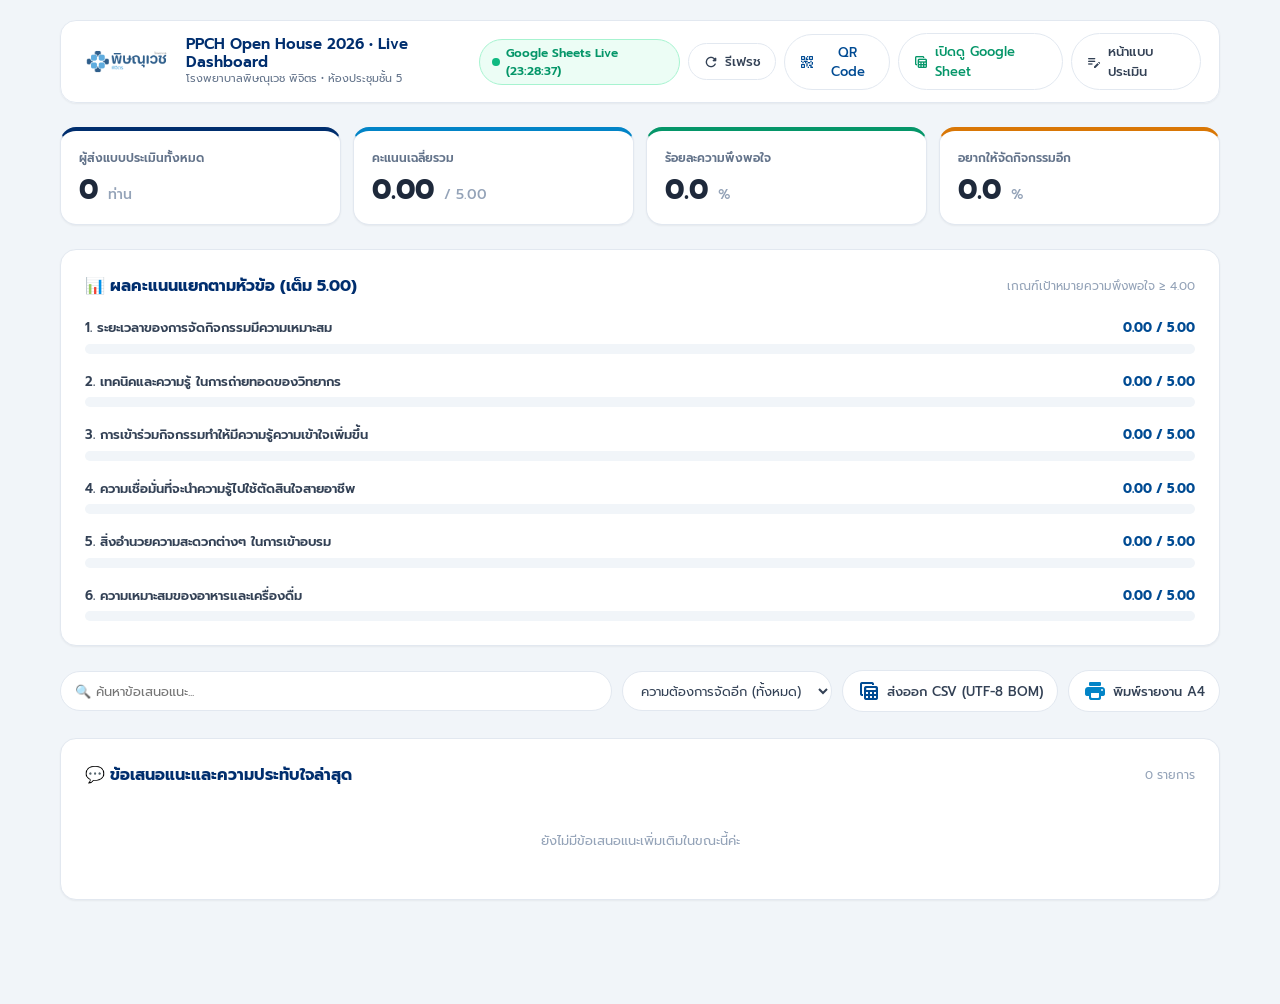
==== commit 0b8c0dd7: "feat: add black QR code without logo and update modal" ====
--- a/dashboard.html
+++ b/dashboard.html
@@ -247,17 +247,21 @@
       </h3>
 
       <div style="background:#ffffff; border:2px solid var(--ppch-slate-200); border-radius:20px; padding:14px; display:inline-block; margin-bottom:14px; box-shadow:0 10px 15px -3px rgba(0,0,0,0.05);">
-        <img src="assets/qr_evaluation.png" alt="PPCH Evaluation QR Code" style="width:230px; height:230px; display:block; border-radius:10px;">
-      </div>
-
-      <p style="font-size:13px; color:var(--ppch-slate-600); line-height:1.5; margin-bottom:20px;">
+        <img id="qrDisplayImg" src="assets/qr_code_black.png" alt="PPCH Evaluation QR Code" style="width:230px; height:230px; display:block; border-radius:10px;">
+      </div>
+
+      <p style="font-size:13px; color:var(--ppch-slate-600); line-height:1.5; margin-bottom:16px;">
         สแกนด้วยกล้องมือถือ เพื่อร่วมตอบแบบประเมินความพึงพอใจค่ะ
       </p>
 
       <div style="display:flex; flex-direction:column; gap:8px;">
-        <a href="assets/qr_evaluation.png" download="PPCH_OpenHouse_2026_QRCode.png" class="btn-primary" style="text-decoration:none; justify-content:center; padding:10px 16px; font-size:13px;">
+        <a href="assets/qr_code_black.png" download="PPCH_OpenHouse_2026_QRCode_Black.png" class="btn-primary" style="text-decoration:none; justify-content:center; padding:10px 16px; font-size:13px;">
           <span class="material-icons-round" style="font-size:18px;">download</span>
-          <span>ดาวน์โหลด QR Code (PNG คมชัดสูง)</span>
+          <span>ดาวน์โหลด QR สีดำ (PNG คมชัดสูง)</span>
+        </a>
+        <a href="assets/qr_evaluation.png" download="PPCH_OpenHouse_2026_QRCode_Logo.png" class="btn-icon-nav" style="text-decoration:none; justify-content:center; padding:10px 16px; font-size:13px; color:var(--ppch-navy); border-color:var(--ppch-slate-200);">
+          <span class="material-icons-round" style="font-size:18px;">image</span>
+          <span>ดาวน์โหลดแบบมีโลโก้</span>
         </a>
         <a href="assets/qr_standee_card.png" target="_blank" class="btn-icon-nav" style="text-decoration:none; justify-content:center; padding:10px 16px; font-size:13px; color:var(--ppch-navy); border-color:var(--ppch-slate-200);">
           <span class="material-icons-round" style="font-size:18px;">print</span>
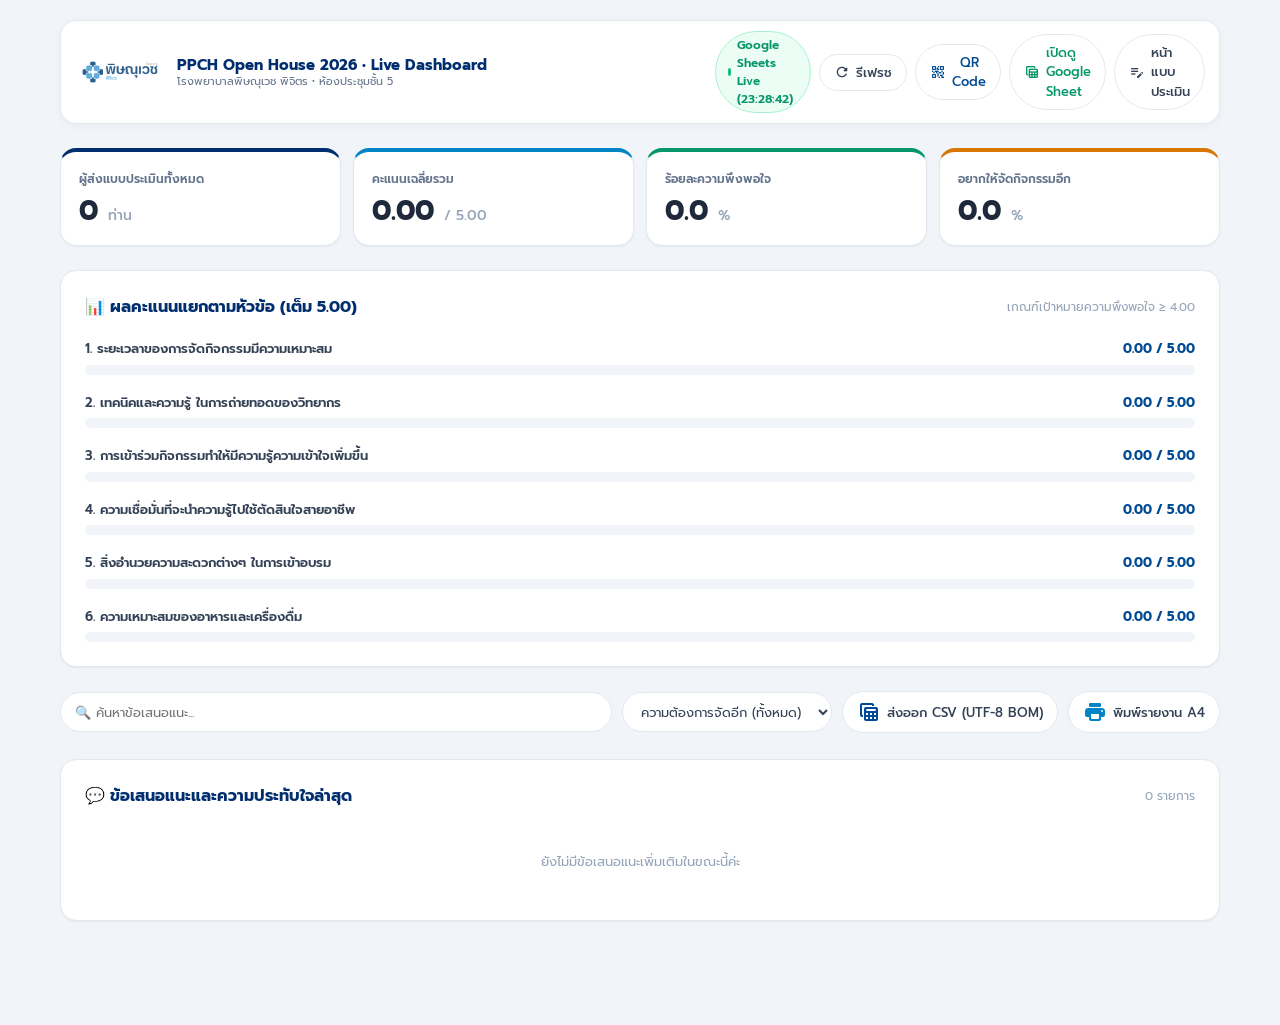
==== commit bc4bce14: "feat: optimize mobile-first design and remove QR and dashboard buttons from evaluation form" ====
--- a/dashboard.html
+++ b/dashboard.html
@@ -11,7 +11,7 @@
   <link href="https://fonts.googleapis.com/css2?family=Prompt:wght@300;400;500;600;700&display=swap" rel="stylesheet">
   <link href="https://fonts.googleapis.com/icon?family=Material+Icons+Round" rel="stylesheet">
 
-  <link rel="stylesheet" href="css/style.css?v=20261021_02">
+  <link rel="stylesheet" href="css/style.css?v=20261021_05">
   <style>
     body {
       background-color: #f1f5f9;
@@ -276,7 +276,7 @@
   </div>
 
   <!-- Scripts -->
-  <script src="js/supabase-client.js?v=20261021_04"></script>
+  <script src="js/supabase-client.js?v=20261021_05"></script>
   <script>
     (function () {
       'use strict';
--- a/css/style.css
+++ b/css/style.css
@@ -49,11 +49,12 @@
   min-height: 100vh;
 }
 
-/* ==================== APP CONTAINER & TOP NAVIGATION ==================== */
+/* ==================== APP CONTAINER & TOP NAVIGATION (MOBILE-FIRST) ==================== */
 .app-container {
-  max-width: 720px;
+  max-width: 540px;
   margin: 0 auto;
-  padding: 16px 16px 80px 16px;
+  padding: 12px 14px 60px 14px;
+  box-sizing: border-box;
 }
 
 .widescreen-mode {
@@ -65,15 +66,16 @@
   display: flex;
   align-items: center;
   justify-content: space-between;
-  padding: 12px 18px;
+  padding: 10px 14px;
   background: rgba(255, 255, 255, 0.95);
   backdrop-filter: blur(12px);
-  border-radius: var(--radius-lg);
+  -webkit-backdrop-filter: blur(12px);
+  border-radius: 16px;
   border: 1px solid var(--ppch-slate-200);
-  box-shadow: var(--shadow-sm);
-  margin-bottom: 20px;
+  box-shadow: 0 2px 8px rgba(0, 0, 0, 0.04);
+  margin-bottom: 12px;
   position: sticky;
-  top: 12px;
+  top: 8px;
   z-index: 50;
 }
 
@@ -81,24 +83,36 @@
   display: flex;
   align-items: center;
   gap: 12px;
+  width: 100%;
 }
 
 .brand-logo {
-  height: 38px;
+  height: 36px;
+  max-width: 120px;
   width: auto;
   object-fit: contain;
+  flex-shrink: 0;
+}
+
+.brand-info {
+  display: flex;
+  flex-direction: column;
+  justify-content: center;
 }
 
 .brand-info h1 {
   font-size: 15px;
-  font-weight: 600;
+  font-weight: 700;
   color: var(--ppch-navy);
-  line-height: 1.2;
+  line-height: 1.25;
+  margin: 0;
 }
 
 .brand-info p {
   font-size: 11px;
   color: var(--ppch-slate-500);
+  margin: 1px 0 0 0;
+  line-height: 1.2;
 }
 
 .nav-actions {
@@ -206,14 +220,14 @@
   color: var(--ppch-slate-500);
 }
 
-/* ==================== FORM SECTION CARDS ==================== */
+/* ==================== FORM SECTION CARDS (MOBILE-FIRST) ==================== */
 .form-card {
   background: #ffffff;
-  border-radius: var(--radius-lg);
-  padding: 20px;
-  margin-bottom: 16px;
+  border-radius: 16px;
+  padding: 16px 14px;
+  margin-bottom: 12px;
   border: 1px solid var(--ppch-slate-200);
-  box-shadow: var(--shadow-sm);
+  box-shadow: 0 1px 4px rgba(0, 0, 0, 0.03);
   transition: transform 0.15s ease, border-color 0.15s ease;
 }
 
@@ -229,29 +243,29 @@
 .card-header-clean {
   display: flex;
   align-items: flex-start;
-  gap: 12px;
-  margin-bottom: 16px;
+  gap: 10px;
+  margin-bottom: 12px;
 }
 
 .q-badge {
   flex-shrink: 0;
-  width: 32px;
-  height: 32px;
-  border-radius: 10px;
+  width: 28px;
+  height: 28px;
+  border-radius: 8px;
   background: var(--ppch-blue-light);
   color: var(--ppch-blue);
   font-weight: 700;
-  font-size: 14px;
+  font-size: 13px;
   display: flex;
   align-items: center;
   justify-content: center;
 }
 
 .q-title {
-  font-size: 15px;
+  font-size: 14.5px;
   font-weight: 600;
   color: var(--ppch-slate-800);
-  line-height: 1.4;
+  line-height: 1.35;
 }
 
 .q-required {
@@ -330,11 +344,11 @@
 .rating-buttons-row {
   display: grid;
   grid-template-columns: repeat(5, 1fr);
-  gap: 8px;
+  gap: 6px;
 }
 
 .rating-btn {
-  height: 52px;
+  height: 50px;
   border-radius: 12px;
   border: 1.5px solid var(--ppch-slate-200);
   background: #ffffff;
@@ -345,8 +359,9 @@
   font-family: inherit;
   cursor: pointer;
   position: relative;
-  transition: all 0.18s cubic-bezier(0.4, 0, 0.2, 1);
+  transition: all 0.15s cubic-bezier(0.4, 0, 0.2, 1);
   touch-action: manipulation;
+  -webkit-tap-highlight-color: transparent;
 }
 
 .rating-btn .score-num {
@@ -359,11 +374,10 @@
 .rating-btn:hover {
   border-color: var(--ppch-sky);
   background: var(--ppch-slate-50);
-  transform: translateY(-1px);
 }
 
 .rating-btn:active {
-  transform: scale(0.96);
+  transform: scale(0.95);
 }
 
 /* Selected state for rating buttons */
@@ -371,7 +385,6 @@
   border-color: var(--ppch-blue);
   background: linear-gradient(135deg, var(--ppch-blue) 0%, var(--ppch-navy) 100%);
   box-shadow: 0 4px 12px rgba(0, 75, 147, 0.28);
-  transform: translateY(-2px);
 }
 
 .rating-btn.active .score-num {
@@ -381,14 +394,15 @@
 .scale-hint-row {
   display: flex;
   justify-content: space-between;
+  align-items: center;
   font-size: 11px;
   color: var(--ppch-slate-400);
-  padding: 0 4px;
+  padding: 0 2px;
 }
 
 .scale-status-badge {
   align-self: center;
-  font-size: 12px;
+  font-size: 11.5px;
   font-weight: 600;
   color: var(--ppch-blue);
   background: var(--ppch-blue-light);
@@ -397,7 +411,7 @@
   display: inline-flex;
   align-items: center;
   gap: 4px;
-  min-height: 24px;
+  min-height: 22px;
   transition: opacity 0.2s ease;
 }
 
@@ -405,30 +419,32 @@
 .choice-grid-binary {
   display: grid;
   grid-template-columns: repeat(2, 1fr);
-  gap: 12px;
+  gap: 8px;
 }
 
 .choice-btn {
-  padding: 16px;
+  padding: 12px 10px;
+  min-height: 54px;
   border-radius: 12px;
   border: 2px solid var(--ppch-slate-200);
   background: #ffffff;
   display: flex;
-  flex-direction: column;
   align-items: center;
   justify-content: center;
   gap: 8px;
   cursor: pointer;
   font-family: inherit;
-  transition: all 0.2s ease;
+  transition: all 0.15s ease;
+  touch-action: manipulation;
+  -webkit-tap-highlight-color: transparent;
 }
 
 .choice-btn .choice-icon {
-  font-size: 26px;
+  font-size: 22px;
 }
 
 .choice-btn .choice-label {
-  font-size: 15px;
+  font-size: 14px;
   font-weight: 600;
   color: var(--ppch-slate-700);
 }
@@ -438,10 +454,14 @@
   background: var(--ppch-slate-50);
 }
 
+.choice-btn:active {
+  transform: scale(0.97);
+}
+
 .choice-btn.selected-yes {
   border-color: var(--ppch-emerald);
   background: #ecfdf5;
-  box-shadow: 0 4px 14px rgba(5, 150, 105, 0.18);
+  box-shadow: 0 3px 10px rgba(5, 150, 105, 0.15);
 }
 
 .choice-btn.selected-yes .choice-label {
@@ -451,7 +471,7 @@
 .choice-btn.selected-no {
   border-color: var(--ppch-slate-400);
   background: #f8fafc;
-  box-shadow: 0 4px 14px rgba(100, 116, 139, 0.12);
+  box-shadow: 0 3px 10px rgba(100, 116, 139, 0.10);
 }
 
 .choice-btn.selected-no .choice-label {
@@ -461,9 +481,19 @@
 /* Textarea styling */
 .textarea-clean {
   width: 100%;
-  min-height: 90px;
-  padding: 12px 16px;
-  border-radius: 10px;
+  min-height: 85px;
+  padding: 12px 14px;
+  border-radius: 12px;
+  border: 1.5px solid var(--ppch-slate-200);
+  font-family: inherit;
+  font-size: 16px; /* 16px prevents iOS Safari auto-zoom on focus */
+  color: var(--ppch-slate-800);
+  background: #ffffff;
+  resize: vertical;
+  line-height: 1.4;
+  box-sizing: border-box;
+  transition: border-color 0.15s ease, box-shadow 0.15s ease;
+}
   border: 1.5px solid var(--ppch-slate-200);
   font-family: inherit;
   font-size: 14px;
@@ -1087,3 +1117,101 @@
   align-items: center;
   gap: 8px;
 }
+
+/* ==================== DEDICATED MOBILE SCREEN OPTIMIZATIONS ==================== */
+@media (max-width: 600px) {
+  body {
+    -webkit-text-size-adjust: 100%;
+    background-color: #f8fafc;
+  }
+
+  .app-container {
+    max-width: 100%;
+    padding: 10px 12px 60px 12px;
+  }
+
+  .top-nav {
+    padding: 10px 12px;
+    margin-bottom: 10px;
+    border-radius: 14px;
+    top: 6px;
+  }
+
+  .brand-logo {
+    height: 32px;
+  }
+
+  .brand-info h1 {
+    font-size: 14.5px;
+  }
+
+  .brand-info p {
+    font-size: 10.5px;
+  }
+
+  .form-card {
+    padding: 14px 12px;
+    margin-bottom: 10px;
+    border-radius: 14px;
+  }
+
+  .card-header-clean {
+    gap: 8px;
+    margin-bottom: 10px;
+  }
+
+  .q-badge {
+    width: 26px;
+    height: 26px;
+    border-radius: 7px;
+    font-size: 12px;
+  }
+
+  .q-title {
+    font-size: 13.5px;
+    line-height: 1.35;
+  }
+
+  .rating-buttons-row {
+    gap: 4px;
+  }
+
+  .rating-btn {
+    height: 48px;
+    border-radius: 10px;
+  }
+
+  .rating-btn .score-num {
+    font-size: 17px;
+  }
+
+  .scale-hint-row {
+    font-size: 10.5px;
+  }
+
+  .choice-btn {
+    padding: 10px 6px;
+    min-height: 50px;
+    border-radius: 10px;
+  }
+
+  .choice-btn .choice-icon {
+    font-size: 20px;
+  }
+
+  .choice-btn .choice-label {
+    font-size: 13px;
+  }
+
+  .textarea-clean {
+    font-size: 16px; /* Crucial to prevent iOS auto-zoom on mobile inputs */
+    padding: 10px 12px;
+    border-radius: 10px;
+  }
+
+  .btn-submit-main {
+    height: 50px;
+    font-size: 15px;
+    border-radius: 12px;
+  }
+}
